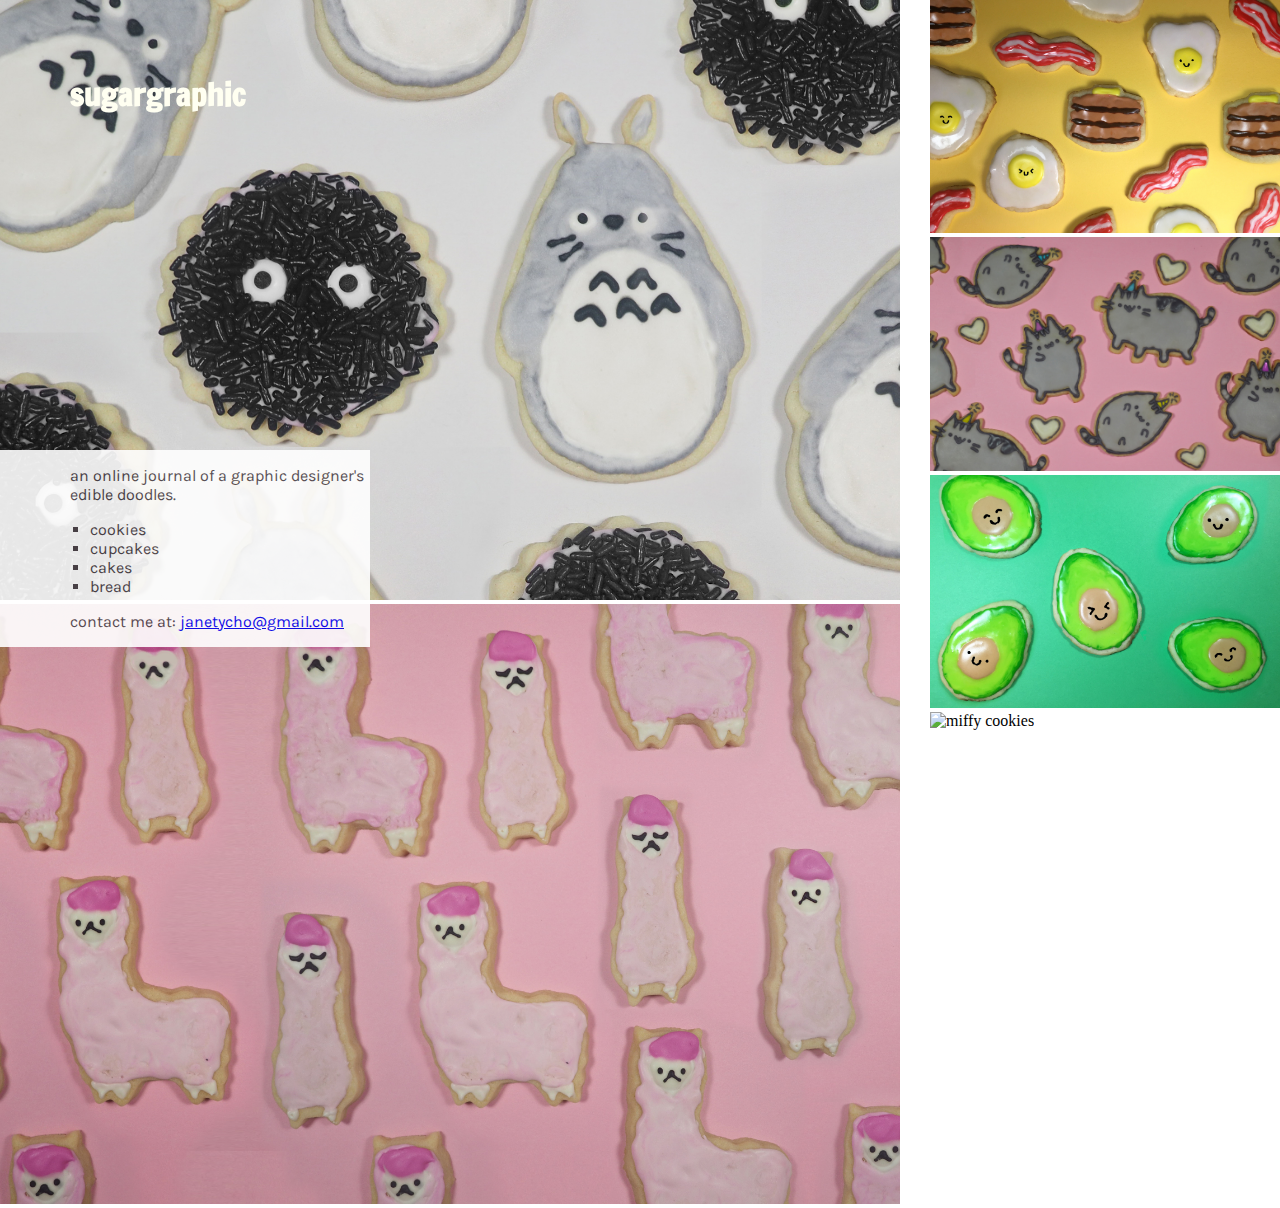
==== unit_4/index.html @ b89ad1d5 "unit 4 assignment" ====
<!DOCTYPE html>
<html>
	<head>
	<link rel="stylesheet" type="text/css" href="css/style.css">
		<title>sugargraphic</title>
	</head>
	<body>
	<div id="logo">
<h1>sugargraphic</h1>
</div>
<div id="content">
	<img src="images/totoro.jpg" alt="totoro cookies" width="900px">
	<img src="images/alpaca.jpg" alt="alpaca cookies" width="900px">
	</div>
	<div class="transbox">
	<p>an online journal of a graphic designer's edible doodles.</p>
	<ul>
	<li>cookies</li>
	<li>cupcakes</li>
	<li>cakes</li>
	<li>bread</li>
	</ul>
	<p>contact me at: <a href="mailto:janetycho@gmail.com?subject=send%20me%20something%20sweet">janetycho@gmail.com</a>
	</p>
	</div>

<div id="navigation">
	<img src="images/breakfast.jpg" alt="breakfast cookies" width="350px"><br>
	<img src="images/pusheen.jpg" alt="pusheen cookies" width="350px"><br>
	<img src="images/avocado.jpg" alt="avocado cookies" width="350px"><br>
	<img src="images/miffy.jpg" alt="miffy cookies" width="350px">

</div>
---- unit_4/css/style.css ----
@import url('https://fonts.googleapis.com/css?family=Francois+One|Karla');

body {
	background-color: #FFFFFF;
}

h1 {
	color: #FFFFF1;
	font-family: 'Francois One', sans-serif;
	position: fixed;
	top: 50px;
	left: 70px;
}

p {
	color: #4C4349;
	font-family: 'Karla', sans-serif;
}

ul {
	color: #4C4349;
	font-family: 'Karla', sans-serif;
	margin-left: 50;
}

li {
	color: #4C4349;
	font-family: 'Karla', sans-serif;
	margin-left: 50;
}

p.slogan {
	font-style: italic;
}	

div.transbox {
	background-color: white;
	opacity: 0.9;
	filter: alpha(opacity=90); /* For IE8 and earlier */
	position: absolute;
	top: 450px;
	left: 0px;
	width: 370px;
}

div.transbox p {
	color: #4C4349;
	font-family: 'Karla', sans-serif;
	padding-left: 70px;
}

div.transbox ul, li {
	list-style-type: square;
	margin-left: 25px;

}

#logo {
position: relative;	
z-index: 1; 
}

#content {
position: absolute;
	top: 0px;
	left: 0px;
}

#navigation {
position: absolute;
top: 0px;
right: 0px;
}
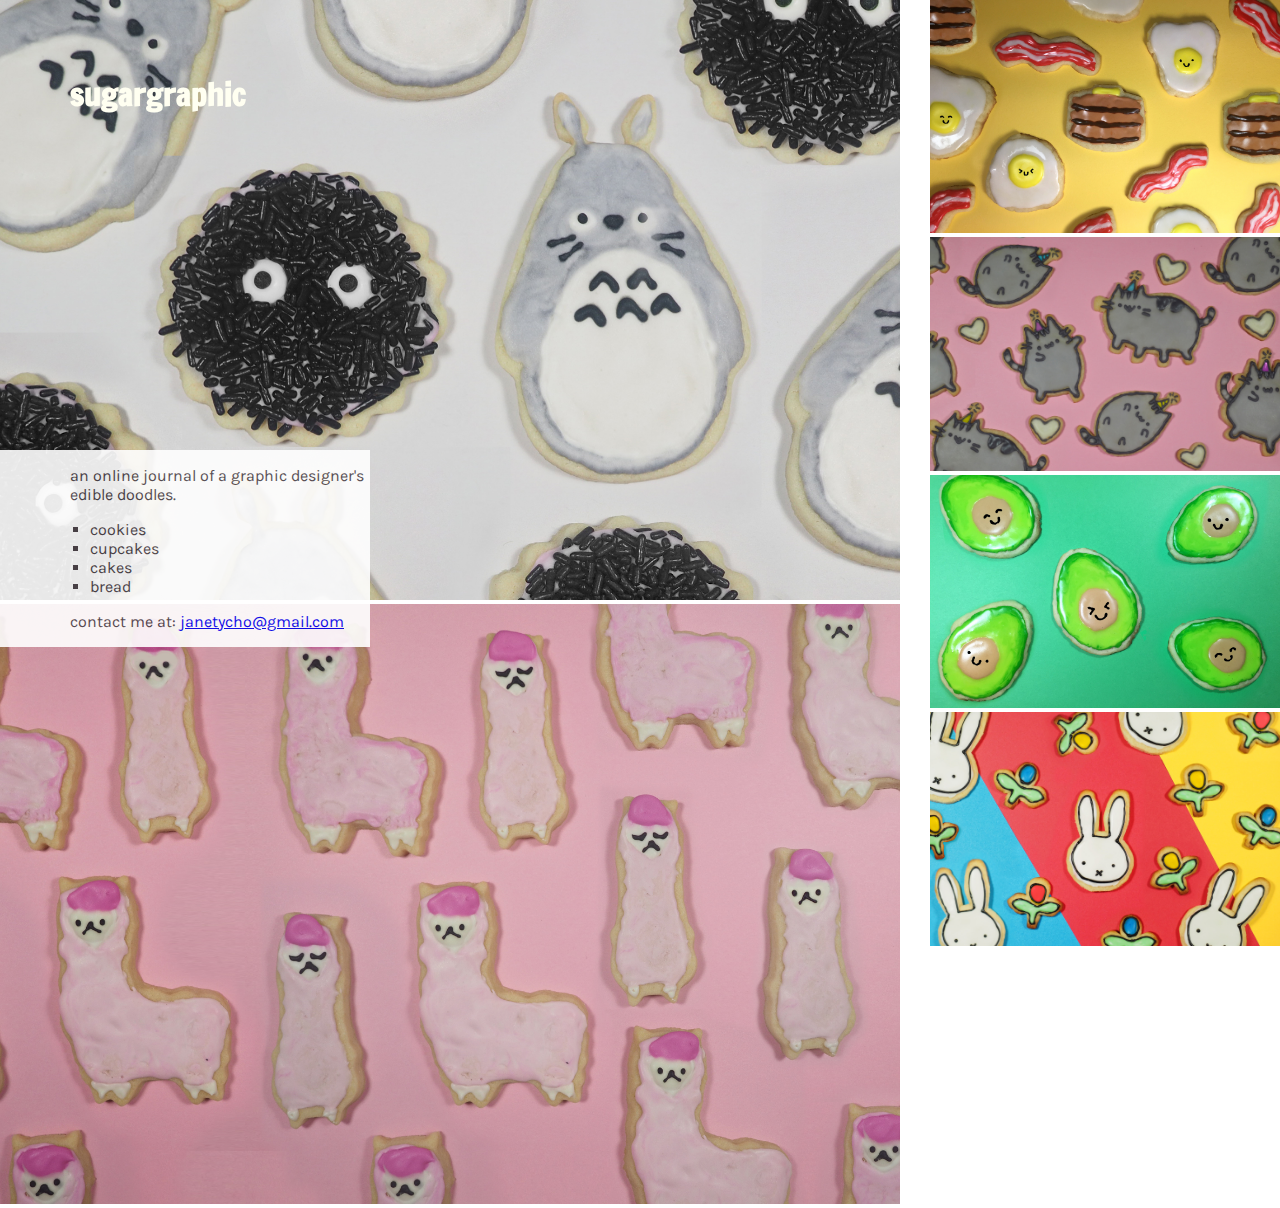
==== commit fced0f60: "JPG" ====
--- a/unit_4/index.html
+++ b/unit_4/index.html
@@ -9,9 +9,10 @@
 <h1>sugargraphic</h1>
 </div>
 <div id="content">
-	<img src="images/totoro.jpg" alt="totoro cookies" width="900px">
-	<img src="images/alpaca.jpg" alt="alpaca cookies" width="900px">
+	<img src="images/totoro.jpg" alt="totoro cookies" width="900">
+	<img src="images/alpaca.jpg" alt="alpaca cookies" width="900">
 	</div>
+
 	<div class="transbox">
 	<p>an online journal of a graphic designer's edible doodles.</p>
 	<ul>
@@ -25,9 +26,9 @@
 	</div>
 
 <div id="navigation">
-	<img src="images/breakfast.jpg" alt="breakfast cookies" width="350px"><br>
-	<img src="images/pusheen.jpg" alt="pusheen cookies" width="350px"><br>
-	<img src="images/avocado.jpg" alt="avocado cookies" width="350px"><br>
-	<img src="images/miffy.jpg" alt="miffy cookies" width="350px">
+	<img src="images/breakfast.jpg" alt="breakfast cookies" width="350"><br>
+	<img src="images/pusheen.jpg" alt="pusheen cookies" width="350"><br>
+	<img src="images/avocado.jpg" alt="avocado cookies" width="350"><br>
+	<img src="images/miffy.JPG" alt="miffy cookies" width="350">
 
 </div>